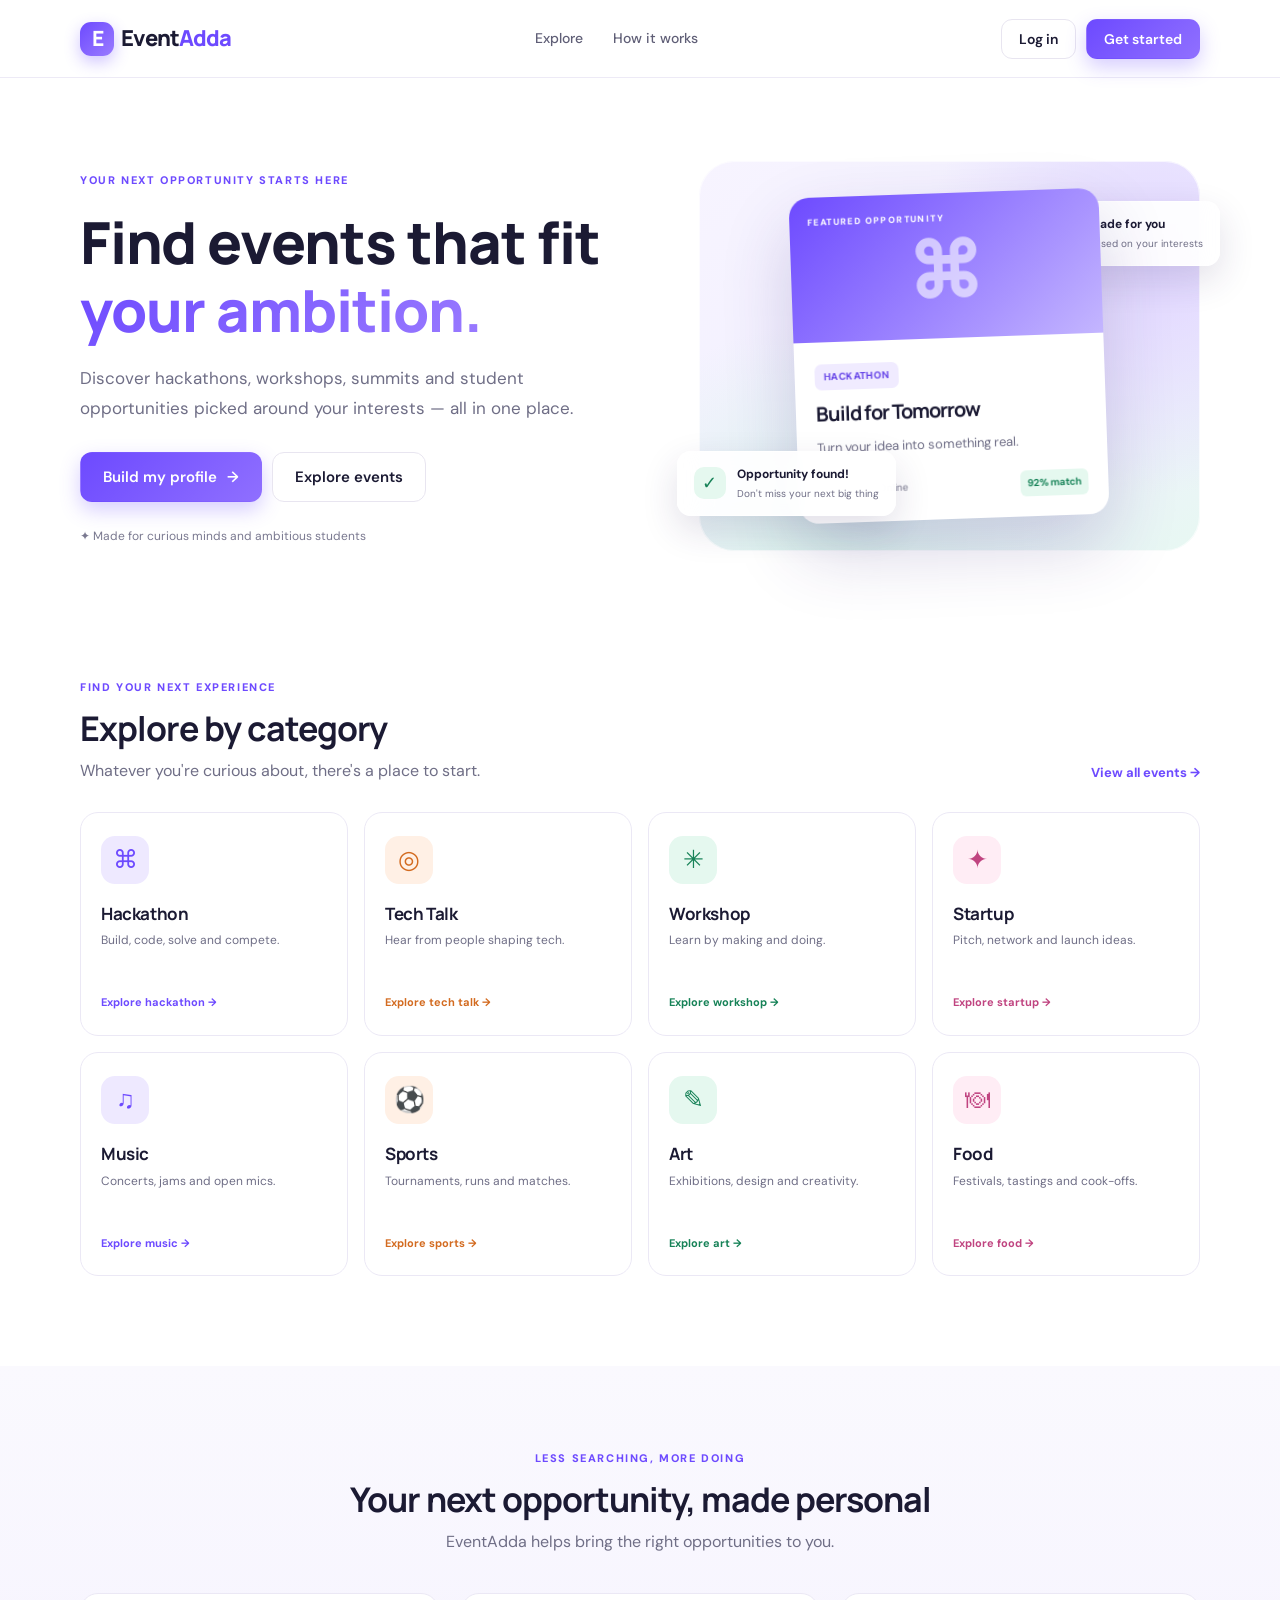
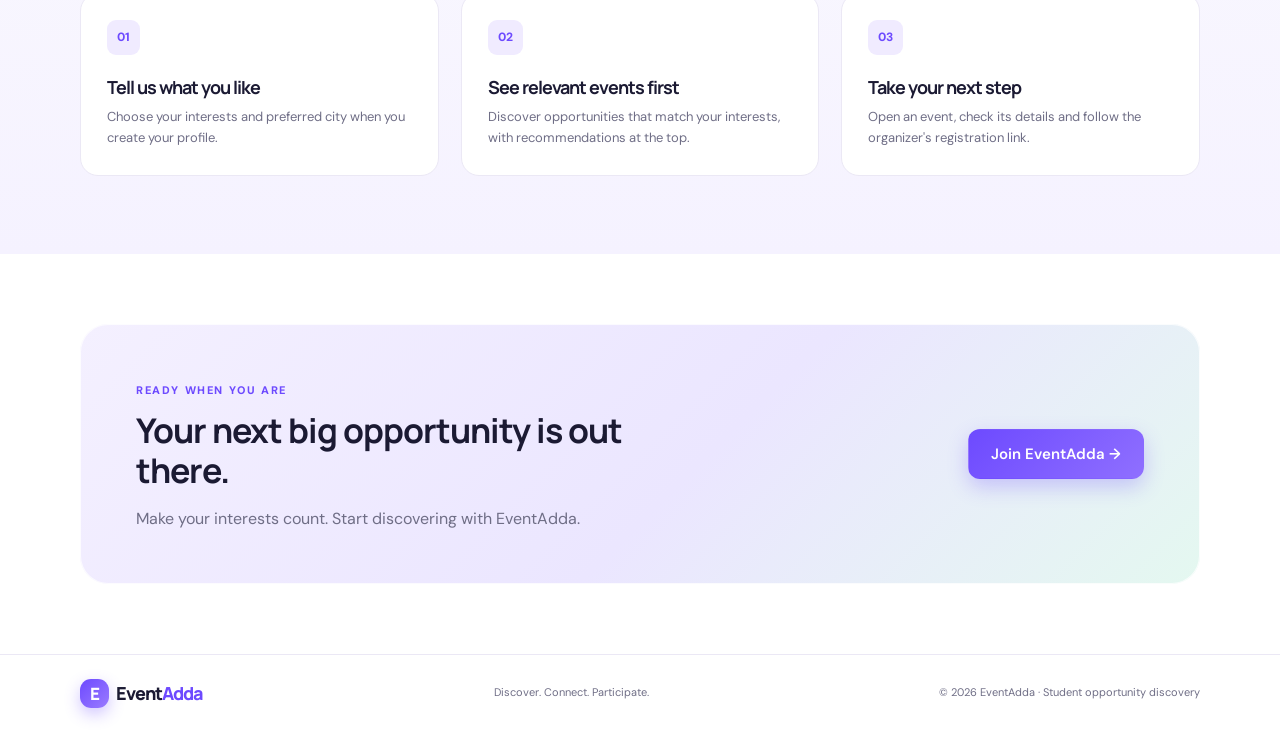
==== frontend/index.html @ 8dee36c6 "feat: integrate Stage 1 backend and frontend" ====
<!doctype html>
<html lang="en"><head><meta charset="utf-8"><meta name="viewport" content="width=device-width, initial-scale=1"><title>EventAdda — Discover your next opportunity</title><link rel="stylesheet" href="css/style.css"></head>
<body>
<header class="header"><a class="brand" href="index.html"><span class="brand-icon">E</span> Event<span>Adda</span></a><nav><a href="#categories">Explore</a><a href="#how">How it works</a></nav><div class="header-actions"><a class="btn btn-light" href="login.html">Log in</a><a class="btn btn-primary" href="signup.html">Get started</a></div><button class="menu-toggle" aria-label="Open menu">☰</button></header>
<main><section class="hero container"><div class="hero-copy"><span class="eyebrow">YOUR NEXT OPPORTUNITY STARTS HERE</span><h1>Find events that fit <em>your ambition.</em></h1><p>Discover hackathons, workshops, summits and student opportunities picked around your interests — all in one place.</p><div class="hero-actions"><a class="btn btn-primary btn-large" href="signup.html">Build my profile <span>→</span></a><a class="btn btn-light btn-large" href="events.html">Explore events</a></div><div class="trust-note">✦ Made for curious minds and ambitious students</div></div><div class="hero-art"><div class="floating-card floating-top"><span class="float-icon">✦</span><div><b>Made for you</b><small>Based on your interests</small></div></div><div class="event-preview"><div class="preview-banner"><span>FEATURED OPPORTUNITY</span><div class="banner-symbol">⌘</div></div><div class="preview-body"><span class="tag tag-purple">HACKATHON</span><h3>Build for Tomorrow</h3><p>Turn your idea into something real.</p><div class="preview-footer"><span>📍 Mumbai · Online</span><span class="match">92% match</span></div></div></div><div class="floating-card floating-bottom"><span class="float-icon green-icon">✓</span><div><b>Opportunity found!</b><small>Don't miss your next big thing</small></div></div></div></section>
<section id="categories" class="container section"><div class="section-heading"><div><span class="eyebrow">FIND YOUR NEXT EXPERIENCE</span><h2>Explore by category</h2><p>Whatever you're curious about, there's a place to start.</p></div><a class="text-link" href="events.html">View all events →</a></div><div class="category-grid"><a class="category-card purple-card" href="events.html?category=Hackathon"><span class="category-icon">⌘</span><h3>Hackathon</h3><p>Build, code, solve and compete.</p><b>Explore hackathon →</b></a><a class="category-card orange-card" href="events.html?category=Tech+Talk"><span class="category-icon">◎</span><h3>Tech Talk</h3><p>Hear from people shaping tech.</p><b>Explore tech talk →</b></a><a class="category-card green-card" href="events.html?category=Workshop"><span class="category-icon">✳</span><h3>Workshop</h3><p>Learn by making and doing.</p><b>Explore workshop →</b></a><a class="category-card pink-card" href="events.html?category=Startup"><span class="category-icon">✦</span><h3>Startup</h3><p>Pitch, network and launch ideas.</p><b>Explore startup →</b></a><a class="category-card purple-card" href="events.html?category=Music"><span class="category-icon">♫</span><h3>Music</h3><p>Concerts, jams and open mics.</p><b>Explore music →</b></a><a class="category-card orange-card" href="events.html?category=Sports"><span class="category-icon">⚽</span><h3>Sports</h3><p>Tournaments, runs and matches.</p><b>Explore sports →</b></a><a class="category-card green-card" href="events.html?category=Art"><span class="category-icon">✎</span><h3>Art</h3><p>Exhibitions, design and creativity.</p><b>Explore art →</b></a><a class="category-card pink-card" href="events.html?category=Food"><span class="category-icon">🍽</span><h3>Food</h3><p>Festivals, tastings and cook-offs.</p><b>Explore food →</b></a></div></section>
<section id="how" class="how-section"><div class="container"><div class="section-heading centered"><div><span class="eyebrow">LESS SEARCHING, MORE DOING</span><h2>Your next opportunity, made personal</h2><p>EventAdda helps bring the right opportunities to you.</p></div></div><div class="steps-grid"><article class="step"><span>01</span><h3>Tell us what you like</h3><p>Choose your interests and preferred city when you create your profile.</p></article><article class="step"><span>02</span><h3>See relevant events first</h3><p>Discover opportunities that match your interests, with recommendations at the top.</p></article><article class="step"><span>03</span><h3>Take your next step</h3><p>Open an event, check its details and follow the organizer's registration link.</p></article></div></div></section>
<section class="cta container"><div><span class="eyebrow">READY WHEN YOU ARE</span><h2>Your next big opportunity is out there.</h2><p>Make your interests count. Start discovering with EventAdda.</p></div><a class="btn btn-primary btn-large" href="signup.html">Join EventAdda →</a></section></main>
<footer class="footer"><a class="brand" href="index.html"><span class="brand-icon">E</span> Event<span>Adda</span></a><p>Discover. Connect. Participate.</p><span>© 2026 EventAdda · Student opportunity discovery</span></footer><script src="js/main.js"></script></body></html>
---- frontend/css/style.css ----
@import url('https://fonts.googleapis.com/css2?family=DM+Sans:wght@400;500;600;700&family=Manrope:wght@400;500;600;700;800&display=swap');

/* ============ Design tokens ============ */
:root{
  --ink:#1b1a33;--muted:#6f6e86;--purple:#6d4aff;--purple-dark:#5535df;--purple-soft:#f0ebff;
  --line:#ebe8f5;--surface:#fff;--soft:#f8f7fc;
  --grad:linear-gradient(135deg,#6d4aff 0%,#9a7bff 100%);
  --shadow-sm:0 4px 14px rgba(40,28,100,.06);
  --shadow-md:0 18px 44px rgba(40,28,100,.11);
  --ease:cubic-bezier(.22,.8,.3,1);
}
*{box-sizing:border-box}
html{scroll-behavior:smooth;scroll-padding-top:92px}
body{margin:0;font-family:'DM Sans',Arial,sans-serif;color:var(--ink);background:#fff;line-height:1.6;-webkit-font-smoothing:antialiased;overflow-x:hidden}
::selection{background:#d9cfff;color:var(--ink)}
a{color:inherit;text-decoration:none}
.container{width:min(1120px,calc(100% - 48px));margin:auto}

/* ============ Keyframes ============ */
@keyframes fadeUp{from{opacity:0;transform:translateY(18px)}to{opacity:1;transform:none}}
@keyframes fadeIn{from{opacity:0}to{opacity:1}}
@keyframes floatTilt{0%,100%{transform:rotate(-2deg) translateY(0)}50%{transform:rotate(-2deg) translateY(-12px)}}
@keyframes float{0%,100%{transform:translateY(0)}50%{transform:translateY(-9px)}}
@keyframes drift{from{background-position:0 0,0 0}to{background-position:35% 25%,0 0}}
@keyframes shine{from{transform:translateX(-120%) skewX(-20deg)}to{transform:translateX(220%) skewX(-20deg)}}
@keyframes pulseDot{0%,100%{box-shadow:0 0 0 0 rgba(109,74,255,.35)}50%{box-shadow:0 0 0 7px rgba(109,74,255,0)}}

/* ============ Header ============ */
.header{position:sticky;top:0;z-index:50;height:78px;padding:0 max(24px,calc((100% - 1120px)/2));display:flex;align-items:center;justify-content:space-between;gap:24px;background:rgba(255,255,255,.82);backdrop-filter:saturate(180%) blur(16px);-webkit-backdrop-filter:saturate(180%) blur(16px);border-bottom:1px solid rgba(235,232,245,.9);animation:fadeIn .6s ease both}
.brand{display:inline-flex;align-items:center;gap:7px;font-family:Manrope,sans-serif;font-size:22px;font-weight:800;letter-spacing:-1px;white-space:nowrap}
.brand>span:last-child{color:var(--purple);margin-left:-7px}
.brand-icon{display:inline-grid;place-items:center;width:34px;height:34px;border-radius:11px;background:var(--grad);color:#fff;font-size:21px;box-shadow:0 6px 16px rgba(109,74,255,.32);transition:transform .4s var(--ease)}
.brand:hover .brand-icon{transform:rotate(-8deg) scale(1.08)}
.header nav{display:flex;gap:30px;color:#5f5e76;font-size:14px;font-weight:500}
.header nav a{position:relative;padding:4px 0;transition:color .25s}
.header nav a::after{content:"";position:absolute;left:0;bottom:-2px;width:100%;height:2px;border-radius:2px;background:var(--grad);transform:scaleX(0);transform-origin:left;transition:transform .35s var(--ease)}
.header nav a:hover,.text-link:hover{color:var(--purple)}
.header nav a:hover::after{transform:scaleX(1)}
.header-actions{display:flex;gap:10px}
.menu-toggle{display:none;border:0;background:none;font-size:24px;cursor:pointer;color:var(--ink);transition:transform .25s}
.menu-toggle:active{transform:scale(.9)}

/* ============ Buttons ============ */
.btn{position:relative;overflow:hidden;display:inline-flex;align-items:center;justify-content:center;gap:10px;padding:10px 17px;border:1px solid transparent;border-radius:11px;font:600 14px 'DM Sans',sans-serif;cursor:pointer;transition:transform .25s var(--ease),box-shadow .25s,background .3s,border-color .25s,color .25s}
.btn:active{transform:scale(.97)}
.btn-primary{background:var(--grad);background-size:140% 100%;background-position:0 0;color:#fff;box-shadow:0 8px 20px rgba(109,74,255,.28)}
.btn-primary::after{content:"";position:absolute;top:0;bottom:0;left:0;width:40%;background:linear-gradient(90deg,transparent,rgba(255,255,255,.35),transparent);transform:translateX(-120%) skewX(-20deg);pointer-events:none}
.btn-primary:hover{background-position:100% 0;transform:translateY(-2px);box-shadow:0 14px 28px rgba(109,74,255,.36)}
.btn-primary:hover::after{animation:shine .9s ease}
.btn-light{background:#fff;border-color:#e8e5f0;color:var(--ink)}
.btn-light:hover{border-color:#bdb0ff;color:var(--purple);transform:translateY(-2px);box-shadow:var(--shadow-sm)}
.btn-large{padding:14px 22px;font-size:15px;border-radius:12px}
.btn:focus-visible,a:focus-visible,input:focus-visible,select:focus-visible{outline:2px solid #a99aff;outline-offset:2px}
.full-width{width:100%}

/* ============ Typography ============ */
.eyebrow{display:inline-block;font-size:11px;font-weight:800;letter-spacing:1.6px;color:var(--purple)}
h1,h2,h3{font-family:Manrope,sans-serif;letter-spacing:-1px;line-height:1.16;margin-top:0}
h1{font-size:clamp(38px,4.6vw,58px);margin:17px 0 20px;font-weight:800}
h1 em{font-style:normal;background:var(--grad);-webkit-background-clip:text;background-clip:text;color:transparent;-webkit-text-fill-color:transparent}
.hero-copy>p,.section-heading p,.muted{color:var(--muted)}

/* ============ Hero ============ */
.hero{display:grid;grid-template-columns:1.05fr .95fr;gap:65px;align-items:center;padding-top:78px;padding-bottom:82px;min-height:560px}
.hero-copy>*{animation:fadeUp .8s var(--ease) both}
.hero-copy>:nth-child(1){animation-delay:.05s}
.hero-copy>:nth-child(2){animation-delay:.15s}
.hero-copy>:nth-child(3){animation-delay:.25s}
.hero-copy>:nth-child(4){animation-delay:.35s}
.hero-copy>:nth-child(5){animation-delay:.45s}
.hero-copy>p{max-width:510px;font-size:17px;line-height:1.8}
.hero-actions{display:flex;gap:10px;flex-wrap:wrap;margin-top:28px}
.trust-note{margin-top:25px;color:#7a7990;font-size:12px}
.hero-art{position:relative;min-height:390px;display:grid;place-items:center;border-radius:35px;background:radial-gradient(circle at 70% 20%,#e1d7ff 0,transparent 38%),radial-gradient(circle at 20% 85%,#d9f5ea 0,transparent 40%),linear-gradient(145deg,#f7f4ff,#f1efff 65%,#e7f8f2);background-size:130% 130%,130% 130%,100% 100%;overflow:visible;animation:drift 14s ease-in-out infinite alternate,fadeUp .9s var(--ease) .2s both;box-shadow:inset 0 0 0 1px rgba(255,255,255,.7)}
.event-preview{width:min(310px,75%);background:#fff;border-radius:20px;overflow:hidden;box-shadow:0 30px 70px rgba(58,40,123,.2);transform:rotate(-2deg);animation:floatTilt 7s ease-in-out infinite}
.preview-banner{height:145px;background:linear-gradient(135deg,#6d4aff,#a994ff 70%,#c4b6ff);padding:18px;color:#fff;font-size:9px;letter-spacing:1.4px;font-weight:800}
.banner-symbol{font-size:76px;line-height:1.25;text-align:center;color:rgba(255,255,255,.6)}
.preview-body{padding:20px}
.preview-body h3{font-size:20px;margin:12px 0 6px}
.preview-body p,.event-card-body p{font-size:13px;color:var(--muted)}
.preview-footer{display:flex;align-items:center;justify-content:space-between;font-size:10px;color:#77778c;margin-top:18px}
.match{background:#e5f8ef;color:#168257;padding:5px 7px;border-radius:6px;font-size:10px;font-weight:700}
.floating-card{position:absolute;display:flex;gap:11px;align-items:center;background:rgba(255,255,255,.92);backdrop-filter:blur(10px);-webkit-backdrop-filter:blur(10px);padding:13px 16px;border-radius:14px;box-shadow:0 14px 36px rgba(51,36,93,.14);font-size:12px;border:1px solid rgba(255,255,255,.8)}
.floating-card small{display:block;color:var(--muted);font-size:10px;margin-top:2px}
.floating-top{top:40px;right:-20px;animation:float 5.5s ease-in-out infinite}
.floating-bottom{bottom:35px;left:-22px;animation:float 6.5s ease-in-out -2s infinite}
.float-icon{width:32px;height:32px;border-radius:10px;background:var(--purple-soft);color:var(--purple);display:grid;place-items:center;font-size:18px}
.green-icon{background:#e5f8ef;color:#168257}

/* ============ Tags ============ */
.tag,.pill{font-size:10px;font-weight:800;letter-spacing:.4px;padding:5px 9px;border-radius:7px;display:inline-block}
.tag-purple{color:#6847e8;background:#f0ebff}
.tag-orange{color:#b85b1b;background:#fff0e5}
.tag-green{color:#19805c;background:#e5f8ef}
.tag-pink{color:#b8407d;background:#ffedf5}

/* ============ Sections ============ */
.section{padding-top:35px;padding-bottom:90px}
.section-heading{display:flex;align-items:end;justify-content:space-between;gap:20px;margin-bottom:28px}
.section-heading h2,.cta h2{font-size:34px;margin:10px 0}
.section-heading p{margin:0}
.text-link{font-size:13px;font-weight:700;color:var(--purple);white-space:nowrap;transition:color .25s,transform .25s}
.text-link:hover{transform:translateX(3px)}

/* ============ Category cards ============ */
.category-grid{display:grid;grid-template-columns:repeat(4,1fr);gap:16px}
.category-card{--c:#6d4aff;--cs:#eee9ff;position:relative;overflow:hidden;padding:23px 20px 21px;border:1px solid var(--line);border-radius:18px;background:#fff;transition:transform .35s var(--ease),box-shadow .35s,border-color .3s;animation:fadeUp .7s var(--ease) both}
.category-card::before{content:"";position:absolute;left:0;right:0;top:0;height:3px;background:var(--c);transform:scaleX(0);transform-origin:left;transition:transform .45s var(--ease)}
.category-card::after{content:"";position:absolute;right:-40px;top:-40px;width:130px;height:130px;border-radius:50%;background:var(--cs);opacity:0;transform:scale(.6);transition:opacity .4s,transform .5s var(--ease);z-index:0}
.category-card>*{position:relative;z-index:1}
.category-card:hover{transform:translateY(-6px);box-shadow:var(--shadow-md);border-color:transparent}
.category-card:hover::before{transform:scaleX(1)}
.category-card:hover::after{opacity:.7;transform:scale(1)}
.category-card:nth-child(1){animation-delay:.04s}.category-card:nth-child(2){animation-delay:.08s}.category-card:nth-child(3){animation-delay:.12s}.category-card:nth-child(4){animation-delay:.16s}.category-card:nth-child(5){animation-delay:.2s}.category-card:nth-child(6){animation-delay:.24s}.category-card:nth-child(7){animation-delay:.28s}.category-card:nth-child(8){animation-delay:.32s}
.category-icon{width:48px;height:48px;display:grid;place-items:center;border-radius:14px;font-size:25px;background:var(--cs);color:var(--c);transition:transform .45s var(--ease)}
.category-card:hover .category-icon{transform:scale(1.12) rotate(-6deg)}
.category-card h3{font-size:17px;margin:20px 0 8px;letter-spacing:-.4px}
.category-card p{font-size:12px;color:var(--muted);min-height:40px;margin:0 0 17px}
.category-card b{display:inline-block;font-size:11px;color:var(--c);transition:transform .3s var(--ease)}
.category-card:hover b{transform:translateX(5px)}
.purple-card{--c:#6d4aff;--cs:#eee9ff}
.orange-card{--c:#d36b20;--cs:#fff0e5}
.green-card{--c:#168257;--cs:#e5f8ef}
.pink-card{--c:#c04480;--cs:#ffedf5}

/* ============ How it works ============ */
.how-section{background:linear-gradient(180deg,#faf9fe,#f5f2ff);padding:78px 0}
.centered{justify-content:center;text-align:center}
.steps-grid{display:grid;grid-template-columns:repeat(3,1fr);gap:22px;margin-top:38px}
.step{background:#fff;border:1px solid var(--line);border-radius:18px;padding:26px;transition:transform .35s var(--ease),box-shadow .35s}
.step:hover{transform:translateY(-5px);box-shadow:var(--shadow-md)}
.step>span{display:inline-block;color:var(--purple);font-size:12px;font-weight:800;background:var(--purple-soft);padding:8px 10px;border-radius:9px;transition:background .3s,color .3s}
.step:hover>span{background:var(--grad);color:#fff}
.step h3{font-size:18px;margin:22px 0 9px}
.step p{font-size:13px;color:var(--muted);margin:0}

/* ============ CTA ============ */
.cta{display:flex;justify-content:space-between;align-items:center;gap:24px;margin-top:70px;margin-bottom:70px;padding:52px 56px;border-radius:28px;background:linear-gradient(135deg,#f4f0ff,#ebe6ff 55%,#e4f8f0);box-shadow:inset 0 0 0 1px rgba(255,255,255,.8)}
.cta h2{max-width:570px}
.cta p{color:var(--muted);margin-bottom:0}

/* ============ Footer ============ */
.footer{border-top:1px solid var(--line);padding:24px max(24px,calc((100% - 1120px)/2));display:flex;align-items:center;justify-content:space-between;gap:20px;color:var(--muted);font-size:11px}
.footer .brand{color:var(--ink);font-size:18px}
.footer .brand-icon{width:29px;height:29px;font-size:17px}
.footer p{margin:0}

/* ============ Auth ============ */
.auth-page{min-height:100vh;background:radial-gradient(circle at 15% 10%,#ebe4ff 0,transparent 40%),radial-gradient(circle at 90% 85%,#dff6ec 0,transparent 38%),linear-gradient(145deg,#faf9ff,#f4f1ff);background-attachment:fixed}
.auth-page .header{padding-left:max(24px,calc((100% - 1120px)/2));padding-right:max(24px,calc((100% - 1120px)/2));background:rgba(255,255,255,.7)}
.auth-wrap{padding:48px 20px 65px;display:flex;justify-content:center}
.auth-card{width:min(440px,100%);background:rgba(255,255,255,.94);border:1px solid var(--line);border-radius:22px;padding:34px;box-shadow:0 24px 70px rgba(51,36,93,.10);animation:fadeUp .8s var(--ease) both}
.auth-card-wide{width:min(650px,100%)}
.auth-card h1{font-size:32px;margin:12px 0}
.auth-card .muted{font-size:13px;margin-bottom:25px}
.auth-card form>label,.field label{display:block;font-size:12px;font-weight:700;margin:15px 0 7px;color:#3a3955}
.auth-card input:not([type=checkbox]),.auth-card select,.filter-row input,.filter-row select{width:100%;padding:12px 14px;border:1px solid #e5e2ee;border-radius:11px;background:#fff;color:var(--ink);font:14px 'DM Sans',sans-serif;outline:none;transition:border-color .25s,box-shadow .25s,transform .25s}
.auth-card input:hover:not([type=checkbox]),.auth-card select:hover,.filter-row input:hover,.filter-row select:hover{border-color:#cfc6f5}
.auth-card input:focus,.auth-card select:focus,.filter-row input:focus,.filter-row select:focus{border-color:#8f78ff;box-shadow:0 0 0 4px rgba(109,74,255,.12)}
.auth-card form>.btn{margin-top:22px}
.auth-bottom{text-align:center;font-size:12px;color:var(--muted);margin:22px 0 0}
.auth-bottom a{color:var(--purple);font-weight:700;transition:opacity .2s}
.auth-bottom a:hover{opacity:.7}
.fine-print{font-size:10px;color:#9291a2;text-align:center;margin:18px 0 0}
.form-message{font-size:12px;color:#b84040}
.form-message:not(:empty){animation:fadeUp .35s var(--ease) both}
.form-message.success{color:#168257}
.form-grid{display:grid;grid-template-columns:1fr 1fr;gap:0 16px}
.field label{margin-top:11px}
fieldset{border:1px solid var(--line);border-radius:14px;margin:22px 0 0;padding:15px}
legend{font-size:12px;font-weight:700;padding:0 6px}
.interest-options{display:grid;grid-template-columns:1fr 1fr;gap:12px;font-size:12px}
.interest-options label{display:flex;gap:8px;align-items:center;cursor:pointer;transition:color .2s}
.interest-options label:hover{color:var(--purple)}
.interest-options input{accent-color:var(--purple);width:15px;height:15px;cursor:pointer}

/* ============ Events ============ */
.events-page{padding-top:60px;padding-bottom:90px}
.events-page>*{animation:fadeUp .7s var(--ease) both}
.events-page>:nth-child(2){animation-delay:.05s}
.events-page>:nth-child(3){animation-delay:.1s}
.events-page>:nth-child(4){animation-delay:.15s}
.events-page h1{font-size:43px;margin:12px 0}
.events-page>.muted{margin-top:-5px}
.filter-row{display:flex;gap:12px;margin:28px 0 22px}
.filter-row input{flex:1}
.filter-row select{width:200px;cursor:pointer}
.demo-notice{background:#fff8e8;border:1px solid #f6e7bd;color:#8b6817;border-radius:11px;padding:12px 15px;font-size:12px;margin-bottom:22px}
.event-grid{display:grid;grid-template-columns:repeat(4,1fr);gap:18px}
.event-card{border:1px solid var(--line);border-radius:17px;overflow:hidden;background:#fff;transition:transform .35s var(--ease),box-shadow .35s,border-color .3s;animation:fadeUp .5s var(--ease) both}
.event-card:nth-child(2){animation-delay:.04s}.event-card:nth-child(3){animation-delay:.08s}.event-card:nth-child(4){animation-delay:.12s}.event-card:nth-child(n+5){animation-delay:.16s}
.event-card:hover{transform:translateY(-6px);box-shadow:var(--shadow-md);border-color:transparent}
.event-card-art{height:145px;display:flex;align-items:center;justify-content:center;position:relative;font-size:70px;overflow:hidden;transition:transform .6s var(--ease)}
.event-card:hover .event-card-art{transform:scale(1.05)}
.event-card-art>span{position:absolute;left:14px;top:13px;font-size:9px;letter-spacing:1px;font-weight:800}
.art-purple{background:linear-gradient(135deg,#f1ecff,#ddd3ff);color:#7654f6}
.art-orange{background:linear-gradient(135deg,#fff3ea,#ffdcc2);color:#d36b20}
.art-green{background:linear-gradient(135deg,#eafaf2,#c9efdc);color:#168257}
.art-pink{background:linear-gradient(135deg,#fff0f6,#ffd3e5);color:#c04480}
.event-card-body{padding:16px}
.event-card-body h3{font-size:17px;margin:12px 0 6px;letter-spacing:-.4px}
.event-card-body p{min-height:60px}
.event-meta{font-size:11px;color:var(--muted);margin:15px 0}
.event-card-body .btn{font-size:11px;padding:9px}
.empty-state{text-align:center;padding:35px;color:var(--muted)}

/* ============ Responsive ============ */
@media(max-width:900px){
  .hero{gap:35px}
  .category-grid,.event-grid{grid-template-columns:repeat(2,1fr)}
  .floating-top{right:-8px}
  .floating-bottom{left:-8px}
  .header nav{gap:15px}
}
@media(max-width:650px){
  .header{height:68px}
  .header nav,.header-actions{display:none}
  .menu-toggle{display:block}
  .header.menu-open{height:auto;min-height:68px;flex-wrap:wrap;padding-top:16px;padding-bottom:16px}
  .header.menu-open nav,.header.menu-open .header-actions{display:flex;width:100%;justify-content:center;animation:fadeUp .35s var(--ease) both}
  .hero{grid-template-columns:1fr;padding-top:52px;padding-bottom:55px;gap:38px}
  .hero-art{min-height:340px;margin:0 10px}
  .floating-top{right:-10px;top:22px}
  .floating-bottom{left:-10px;bottom:20px}
  .section{padding-bottom:60px}
  .section-heading{align-items:start;flex-direction:column}
  .section-heading h2,.cta h2{font-size:28px}
  .category-grid,.steps-grid,.event-grid{grid-template-columns:1fr 1fr;gap:11px}
  .category-card{padding:17px 14px}
  .category-card h3{font-size:15px}
  .category-card p{font-size:11px}
  .category-card b{font-size:10px}
  .how-section{padding:58px 0}
  .steps-grid{grid-template-columns:1fr}
  .cta{align-items:start;flex-direction:column;padding:34px 24px;margin-top:52px;margin-bottom:52px;border-radius:22px}
  .footer{align-items:flex-start;flex-direction:column;gap:10px}
  .form-grid{grid-template-columns:1fr}
  .auth-card{padding:25px 20px}
  .auth-wrap{padding-top:25px}
  .filter-row{flex-direction:column}
  .filter-row select{width:100%}
  .events-page{padding-top:40px}
  .events-page h1{font-size:34px}
}
@media(max-width:390px){
  .category-grid,.event-grid{grid-template-columns:1fr}
  .hero-actions .btn{width:100%}
  .interest-options{grid-template-columns:1fr}
}

/* ============ Respect reduced motion ============ */
@media(prefers-reduced-motion:reduce){
  *,*::before,*::after{animation-duration:.01ms!important;animation-iteration-count:1!important;transition-duration:.01ms!important;scroll-behavior:auto!important}
}
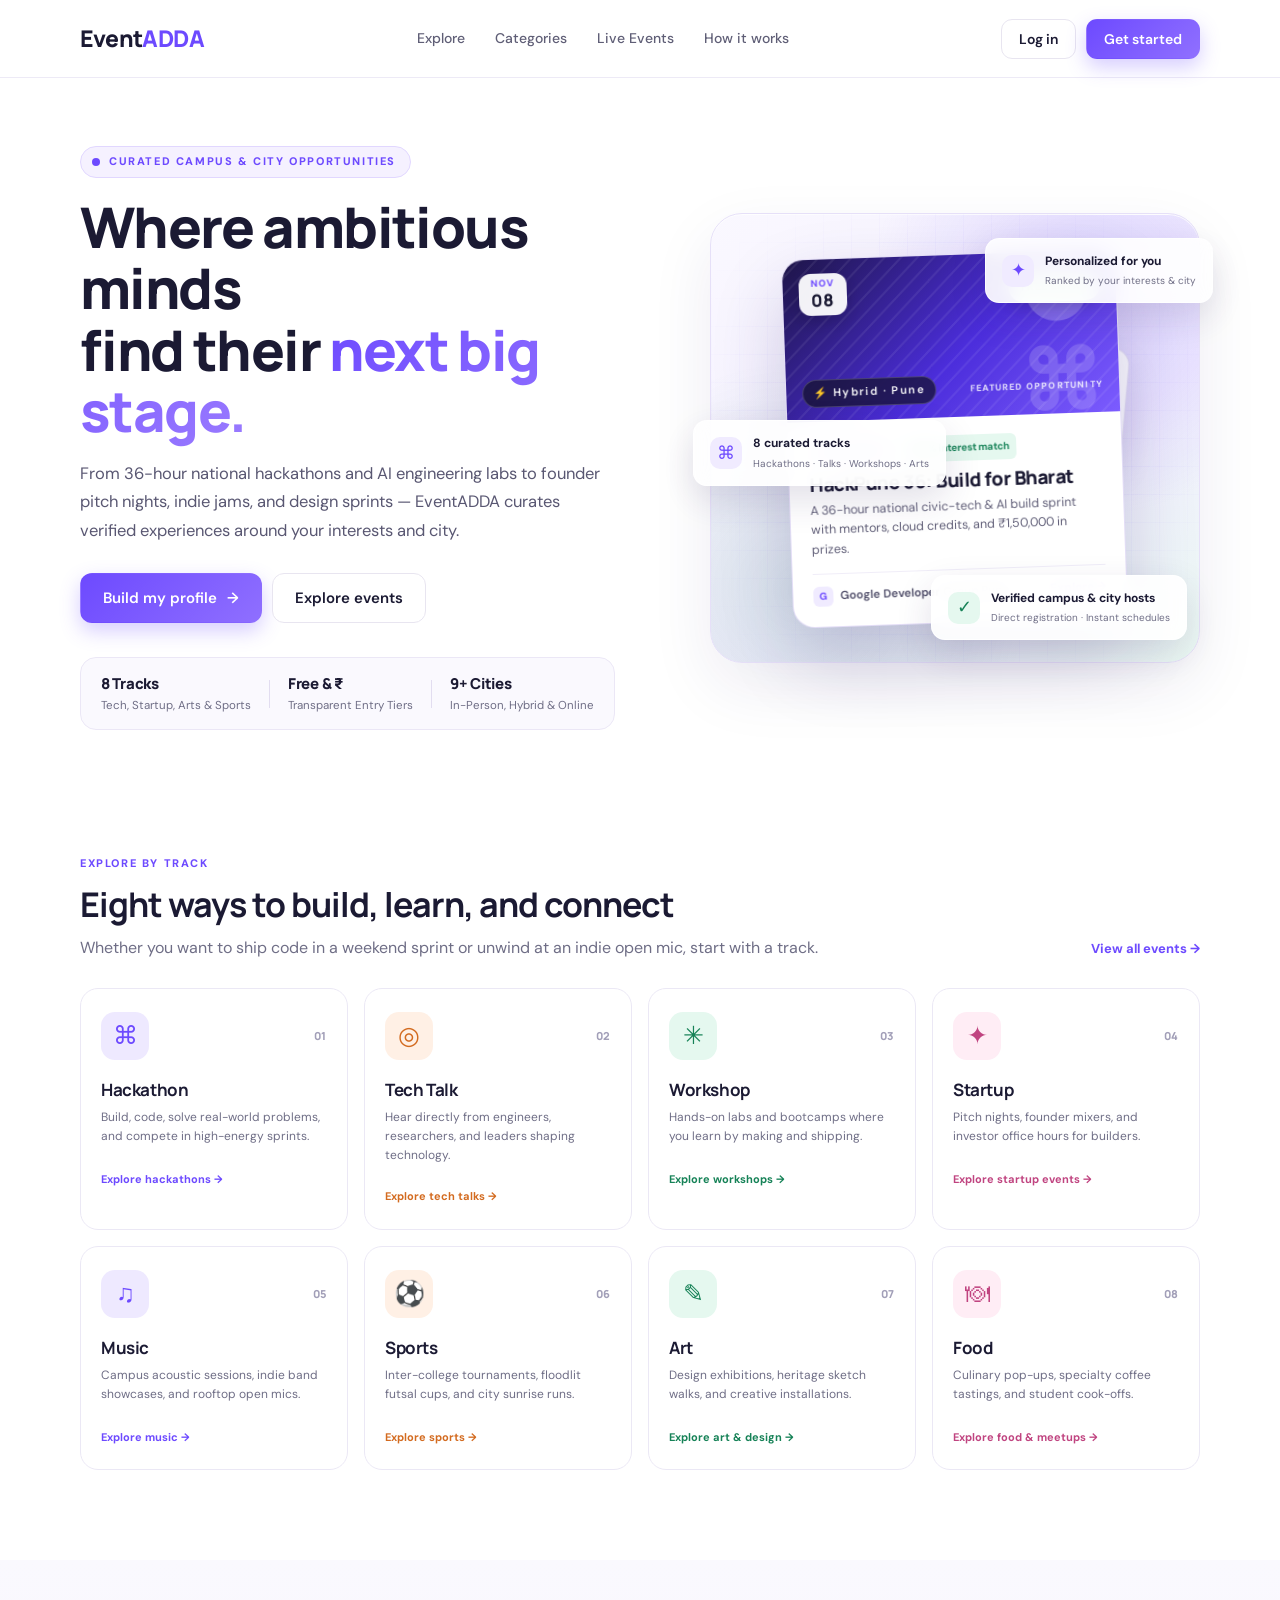
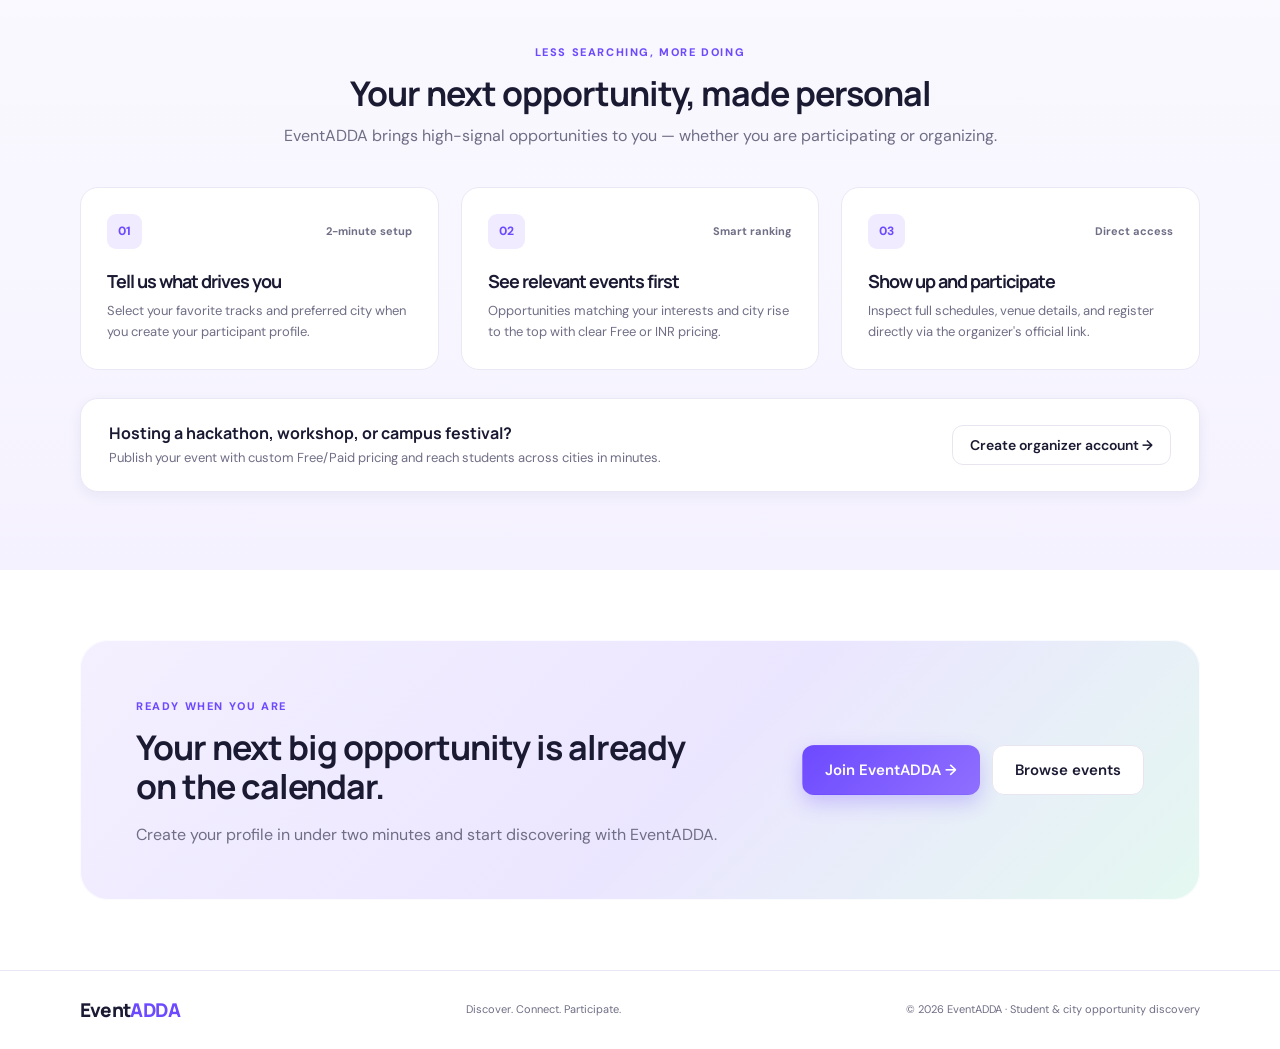
==== commit 6faabc88: "Complete Stage 2 and redesign EventADDA frontend" ====
--- a/frontend/index.html
+++ b/frontend/index.html
@@ -1,9 +1,293 @@
 <!doctype html>
-<html lang="en"><head><meta charset="utf-8"><meta name="viewport" content="width=device-width, initial-scale=1"><title>EventAdda — Discover your next opportunity</title><link rel="stylesheet" href="css/style.css"></head>
-<body>
-<header class="header"><a class="brand" href="index.html"><span class="brand-icon">E</span> Event<span>Adda</span></a><nav><a href="#categories">Explore</a><a href="#how">How it works</a></nav><div class="header-actions"><a class="btn btn-light" href="login.html">Log in</a><a class="btn btn-primary" href="signup.html">Get started</a></div><button class="menu-toggle" aria-label="Open menu">☰</button></header>
-<main><section class="hero container"><div class="hero-copy"><span class="eyebrow">YOUR NEXT OPPORTUNITY STARTS HERE</span><h1>Find events that fit <em>your ambition.</em></h1><p>Discover hackathons, workshops, summits and student opportunities picked around your interests — all in one place.</p><div class="hero-actions"><a class="btn btn-primary btn-large" href="signup.html">Build my profile <span>→</span></a><a class="btn btn-light btn-large" href="events.html">Explore events</a></div><div class="trust-note">✦ Made for curious minds and ambitious students</div></div><div class="hero-art"><div class="floating-card floating-top"><span class="float-icon">✦</span><div><b>Made for you</b><small>Based on your interests</small></div></div><div class="event-preview"><div class="preview-banner"><span>FEATURED OPPORTUNITY</span><div class="banner-symbol">⌘</div></div><div class="preview-body"><span class="tag tag-purple">HACKATHON</span><h3>Build for Tomorrow</h3><p>Turn your idea into something real.</p><div class="preview-footer"><span>📍 Mumbai · Online</span><span class="match">92% match</span></div></div></div><div class="floating-card floating-bottom"><span class="float-icon green-icon">✓</span><div><b>Opportunity found!</b><small>Don't miss your next big thing</small></div></div></div></section>
-<section id="categories" class="container section"><div class="section-heading"><div><span class="eyebrow">FIND YOUR NEXT EXPERIENCE</span><h2>Explore by category</h2><p>Whatever you're curious about, there's a place to start.</p></div><a class="text-link" href="events.html">View all events →</a></div><div class="category-grid"><a class="category-card purple-card" href="events.html?category=Hackathon"><span class="category-icon">⌘</span><h3>Hackathon</h3><p>Build, code, solve and compete.</p><b>Explore hackathon →</b></a><a class="category-card orange-card" href="events.html?category=Tech+Talk"><span class="category-icon">◎</span><h3>Tech Talk</h3><p>Hear from people shaping tech.</p><b>Explore tech talk →</b></a><a class="category-card green-card" href="events.html?category=Workshop"><span class="category-icon">✳</span><h3>Workshop</h3><p>Learn by making and doing.</p><b>Explore workshop →</b></a><a class="category-card pink-card" href="events.html?category=Startup"><span class="category-icon">✦</span><h3>Startup</h3><p>Pitch, network and launch ideas.</p><b>Explore startup →</b></a><a class="category-card purple-card" href="events.html?category=Music"><span class="category-icon">♫</span><h3>Music</h3><p>Concerts, jams and open mics.</p><b>Explore music →</b></a><a class="category-card orange-card" href="events.html?category=Sports"><span class="category-icon">⚽</span><h3>Sports</h3><p>Tournaments, runs and matches.</p><b>Explore sports →</b></a><a class="category-card green-card" href="events.html?category=Art"><span class="category-icon">✎</span><h3>Art</h3><p>Exhibitions, design and creativity.</p><b>Explore art →</b></a><a class="category-card pink-card" href="events.html?category=Food"><span class="category-icon">🍽</span><h3>Food</h3><p>Festivals, tastings and cook-offs.</p><b>Explore food →</b></a></div></section>
-<section id="how" class="how-section"><div class="container"><div class="section-heading centered"><div><span class="eyebrow">LESS SEARCHING, MORE DOING</span><h2>Your next opportunity, made personal</h2><p>EventAdda helps bring the right opportunities to you.</p></div></div><div class="steps-grid"><article class="step"><span>01</span><h3>Tell us what you like</h3><p>Choose your interests and preferred city when you create your profile.</p></article><article class="step"><span>02</span><h3>See relevant events first</h3><p>Discover opportunities that match your interests, with recommendations at the top.</p></article><article class="step"><span>03</span><h3>Take your next step</h3><p>Open an event, check its details and follow the organizer's registration link.</p></article></div></div></section>
-<section class="cta container"><div><span class="eyebrow">READY WHEN YOU ARE</span><h2>Your next big opportunity is out there.</h2><p>Make your interests count. Start discovering with EventAdda.</p></div><a class="btn btn-primary btn-large" href="signup.html">Join EventAdda →</a></section></main>
-<footer class="footer"><a class="brand" href="index.html"><span class="brand-icon">E</span> Event<span>Adda</span></a><p>Discover. Connect. Participate.</p><span>© 2026 EventAdda · Student opportunity discovery</span></footer><script src="js/main.js"></script></body></html>+<html lang="en">
+<head>
+  <meta charset="utf-8">
+  <meta name="viewport" content="width=device-width, initial-scale=1">
+  <title>EventADDA — Discover your next opportunity</title>
+  <link rel="stylesheet" href="css/style.css">
+  <link rel="stylesheet" href="css/extra.css">
+</head>
+<body data-page="landing">
+  <header class="header">
+    <a class="brand" href="index.html">Event<span>ADDA</span></a>
+    <nav>
+      <a href="events.html">Explore</a>
+      <a href="#categories">Categories</a>
+      <a href="#featured">Live Events</a>
+      <a href="#how">How it works</a>
+    </nav>
+    <div class="header-actions">
+      <a class="btn btn-light" href="login.html">Log in</a>
+      <a class="btn btn-primary" href="signup.html">Get started</a>
+    </div>
+    <button class="menu-toggle" aria-label="Open menu">☰</button>
+  </header>
+
+  <main>
+    <section class="hero container">
+      <div class="hero-copy">
+        <div class="hero-eyebrow-pill">
+          <span class="pulse-dot" aria-hidden="true"></span>
+          <span class="eyebrow">CURATED CAMPUS &amp; CITY OPPORTUNITIES</span>
+        </div>
+        <h1>Where ambitious minds<br>find their <em>next big stage.</em></h1>
+        <p>From 36-hour national hackathons and AI engineering labs to founder pitch nights, indie jams, and design sprints — EventADDA curates verified experiences around your interests and city.</p>
+        <div class="hero-actions">
+          <a class="btn btn-primary btn-large" href="signup.html">Build my profile <span>→</span></a>
+          <a class="btn btn-light btn-large" href="events.html">Explore events</a>
+        </div>
+        <div class="hero-proof-strip" aria-label="Platform highlights">
+          <div class="hero-proof-item">
+            <strong>8 Tracks</strong>
+            <span>Tech, Startup, Arts &amp; Sports</span>
+          </div>
+          <div class="hero-proof-divider" aria-hidden="true"></div>
+          <div class="hero-proof-item">
+            <strong>Free &amp; ₹</strong>
+            <span>Transparent Entry Tiers</span>
+          </div>
+          <div class="hero-proof-divider" aria-hidden="true"></div>
+          <div class="hero-proof-item">
+            <strong>9+ Cities</strong>
+            <span>In-Person, Hybrid &amp; Online</span>
+          </div>
+        </div>
+      </div>
+
+      <div class="hero-art" aria-label="Featured event discovery preview">
+        <div class="hero-stage-grid" aria-hidden="true"></div>
+
+        <div class="floating-card floating-top">
+          <span class="float-icon">✦</span>
+          <div>
+            <b>Personalized for you</b>
+            <small>Ranked by your interests &amp; city</small>
+          </div>
+        </div>
+
+        <div class="stage-card-back" aria-hidden="true">
+          <div class="stage-back-top">
+            <span class="tag tag-green">WORKSHOP</span>
+            <span class="price-pill price-pill-paid">₹299</span>
+          </div>
+          <h4>Design Systems &amp; Figma Lab</h4>
+          <div class="stage-back-meta">📅 Nov 16 · 📍 Bengaluru · In-person</div>
+        </div>
+
+        <article class="event-preview">
+          <div class="preview-banner">
+            <div class="preview-poster-pattern" aria-hidden="true"></div>
+            <div class="preview-top-row">
+              <div class="poster-date-badge">
+                <span class="month">NOV</span>
+                <span class="day">08</span>
+              </div>
+              <span class="price-pill price-pill-free">FREE ENTRY</span>
+            </div>
+            <div class="banner-symbol" aria-hidden="true">⌘</div>
+            <div class="preview-bottom-row">
+              <span class="poster-mode-chip">⚡ Hybrid · Pune</span>
+              <span class="preview-featured-label">FEATURED OPPORTUNITY</span>
+            </div>
+          </div>
+          <div class="preview-body">
+            <div class="preview-tag-row">
+              <span class="tag tag-purple">HACKATHON</span>
+              <span class="match">✦ 96% interest match</span>
+            </div>
+            <h3>HackPune 36: Build for Bharat</h3>
+            <p>A 36-hour national civic-tech &amp; AI build sprint with mentors, cloud credits, and ₹1,50,000 in prizes.</p>
+            <div class="preview-footer">
+              <div class="preview-host">
+                <span class="organizer-monogram">G</span>
+                <span>Google Developer Group Pune</span>
+              </div>
+              <a class="preview-cta-link" href="events.html?category=Hackathon">Explore →</a>
+            </div>
+          </div>
+        </article>
+
+        <div class="floating-card floating-mid">
+          <span class="float-icon">⌘</span>
+          <div>
+            <b>8 curated tracks</b>
+            <small>Hackathons · Talks · Workshops · Arts</small>
+          </div>
+        </div>
+
+        <div class="floating-card floating-bottom">
+          <span class="float-icon green-icon">✓</span>
+          <div>
+            <b>Verified campus &amp; city hosts</b>
+            <small>Direct registration · Instant schedules</small>
+          </div>
+        </div>
+      </div>
+    </section>
+
+    <section id="categories" class="container section">
+      <div class="section-heading">
+        <div>
+          <span class="eyebrow">EXPLORE BY TRACK</span>
+          <h2>Eight ways to build, learn, and connect</h2>
+          <p>Whether you want to ship code in a weekend sprint or unwind at an indie open mic, start with a track.</p>
+        </div>
+        <a class="text-link" href="events.html">View all events →</a>
+      </div>
+      <div class="category-grid">
+        <a class="category-card purple-card" href="events.html?category=Hackathon">
+          <div class="category-card-top">
+            <span class="category-icon">⌘</span>
+            <span class="category-index">01</span>
+          </div>
+          <h3>Hackathon</h3>
+          <p>Build, code, solve real-world problems, and compete in high-energy sprints.</p>
+          <b>Explore hackathons →</b>
+        </a>
+        <a class="category-card orange-card" href="events.html?category=Tech+Talk">
+          <div class="category-card-top">
+            <span class="category-icon">◎</span>
+            <span class="category-index">02</span>
+          </div>
+          <h3>Tech Talk</h3>
+          <p>Hear directly from engineers, researchers, and leaders shaping technology.</p>
+          <b>Explore tech talks →</b>
+        </a>
+        <a class="category-card green-card" href="events.html?category=Workshop">
+          <div class="category-card-top">
+            <span class="category-icon">✳</span>
+            <span class="category-index">03</span>
+          </div>
+          <h3>Workshop</h3>
+          <p>Hands-on labs and bootcamps where you learn by making and shipping.</p>
+          <b>Explore workshops →</b>
+        </a>
+        <a class="category-card pink-card" href="events.html?category=Startup">
+          <div class="category-card-top">
+            <span class="category-icon">✦</span>
+            <span class="category-index">04</span>
+          </div>
+          <h3>Startup</h3>
+          <p>Pitch nights, founder mixers, and investor office hours for builders.</p>
+          <b>Explore startup events →</b>
+        </a>
+        <a class="category-card purple-card" href="events.html?category=Music">
+          <div class="category-card-top">
+            <span class="category-icon">♫</span>
+            <span class="category-index">05</span>
+          </div>
+          <h3>Music</h3>
+          <p>Campus acoustic sessions, indie band showcases, and rooftop open mics.</p>
+          <b>Explore music →</b>
+        </a>
+        <a class="category-card orange-card" href="events.html?category=Sports">
+          <div class="category-card-top">
+            <span class="category-icon">⚽</span>
+            <span class="category-index">06</span>
+          </div>
+          <h3>Sports</h3>
+          <p>Inter-college tournaments, floodlit futsal cups, and city sunrise runs.</p>
+          <b>Explore sports →</b>
+        </a>
+        <a class="category-card green-card" href="events.html?category=Art">
+          <div class="category-card-top">
+            <span class="category-icon">✎</span>
+            <span class="category-index">07</span>
+          </div>
+          <h3>Art</h3>
+          <p>Design exhibitions, heritage sketch walks, and creative installations.</p>
+          <b>Explore art &amp; design →</b>
+        </a>
+        <a class="category-card pink-card" href="events.html?category=Food">
+          <div class="category-card-top">
+            <span class="category-icon">🍽</span>
+            <span class="category-index">08</span>
+          </div>
+          <h3>Food</h3>
+          <p>Culinary pop-ups, specialty coffee tastings, and student cook-offs.</p>
+          <b>Explore food &amp; meetups →</b>
+        </a>
+      </div>
+    </section>
+
+    <section id="featured" class="container section landing-featured-section">
+      <div class="section-heading">
+        <div>
+          <span class="eyebrow">LIVE FROM THE CATALOGUE</span>
+          <h2>Upcoming opportunities worth showing up for</h2>
+          <p>Published events happening across campuses, cities, and online — updated live from EventADDA organizers.</p>
+        </div>
+        <a class="text-link" href="events.html">Browse full directory →</a>
+      </div>
+      <div id="landingEventGrid" class="event-grid"></div>
+      <div class="landing-featured-footer">
+        <a class="btn btn-light btn-large" href="events.html">Explore all upcoming events →</a>
+      </div>
+    </section>
+
+    <section id="how" class="how-section">
+      <div class="container">
+        <div class="section-heading centered">
+          <div>
+            <span class="eyebrow">LESS SEARCHING, MORE DOING</span>
+            <h2>Your next opportunity, made personal</h2>
+            <p>EventADDA brings high-signal opportunities to you — whether you are participating or organizing.</p>
+          </div>
+        </div>
+        <div class="steps-grid">
+          <article class="step">
+            <div class="step-header">
+              <span class="step-num">01</span>
+              <span class="step-tag">2-minute setup</span>
+            </div>
+            <h3>Tell us what drives you</h3>
+            <p>Select your favorite tracks and preferred city when you create your participant profile.</p>
+          </article>
+          <article class="step">
+            <div class="step-header">
+              <span class="step-num">02</span>
+              <span class="step-tag">Smart ranking</span>
+            </div>
+            <h3>See relevant events first</h3>
+            <p>Opportunities matching your interests and city rise to the top with clear Free or INR pricing.</p>
+          </article>
+          <article class="step">
+            <div class="step-header">
+              <span class="step-num">03</span>
+              <span class="step-tag">Direct access</span>
+            </div>
+            <h3>Show up and participate</h3>
+            <p>Inspect full schedules, venue details, and register directly via the organizer's official link.</p>
+          </article>
+        </div>
+        <div class="role-callout-bar">
+          <div class="role-callout-copy">
+            <strong>Hosting a hackathon, workshop, or campus festival?</strong>
+            <span>Publish your event with custom Free/Paid pricing and reach students across cities in minutes.</span>
+          </div>
+          <a class="btn btn-light" href="signup-organizer.html">Create organizer account →</a>
+        </div>
+      </div>
+    </section>
+
+    <section class="cta container">
+      <div class="cta-copy">
+        <span class="eyebrow">READY WHEN YOU ARE</span>
+        <h2>Your next big opportunity is already on the calendar.</h2>
+        <p>Create your profile in under two minutes and start discovering with EventADDA.</p>
+      </div>
+      <div class="cta-actions">
+        <a class="btn btn-primary btn-large" href="signup.html">Join EventADDA →</a>
+        <a class="btn btn-light btn-large" href="events.html">Browse events</a>
+      </div>
+    </section>
+  </main>
+
+  <footer class="footer">
+    <a class="brand" href="index.html">Event<span>ADDA</span></a>
+    <p>Discover. Connect. Participate.</p>
+    <span>© 2026 EventADDA · Student &amp; city opportunity discovery</span>
+  </footer>
+  <script src="js/main.js"></script>
+</body>
+</html>
--- a/frontend/css/style.css
+++ b/frontend/css/style.css
@@ -27,10 +27,9 @@
 
 /* ============ Header ============ */
 .header{position:sticky;top:0;z-index:50;height:78px;padding:0 max(24px,calc((100% - 1120px)/2));display:flex;align-items:center;justify-content:space-between;gap:24px;background:rgba(255,255,255,.82);backdrop-filter:saturate(180%) blur(16px);-webkit-backdrop-filter:saturate(180%) blur(16px);border-bottom:1px solid rgba(235,232,245,.9);animation:fadeIn .6s ease both}
-.brand{display:inline-flex;align-items:center;gap:7px;font-family:Manrope,sans-serif;font-size:22px;font-weight:800;letter-spacing:-1px;white-space:nowrap}
-.brand>span:last-child{color:var(--purple);margin-left:-7px}
-.brand-icon{display:inline-grid;place-items:center;width:34px;height:34px;border-radius:11px;background:var(--grad);color:#fff;font-size:21px;box-shadow:0 6px 16px rgba(109,74,255,.32);transition:transform .4s var(--ease)}
-.brand:hover .brand-icon{transform:rotate(-8deg) scale(1.08)}
+.brand{display:inline-flex;align-items:baseline;font-family:Manrope,sans-serif;font-size:23px;font-weight:800;letter-spacing:-.8px;color:var(--ink);white-space:nowrap;transition:opacity .25s var(--ease)}
+.brand>span:last-child{color:var(--purple);letter-spacing:-.4px;font-weight:800}
+.brand:hover{opacity:.88}
 .header nav{display:flex;gap:30px;color:#5f5e76;font-size:14px;font-weight:500}
 .header nav a{position:relative;padding:4px 0;transition:color .25s}
 .header nav a::after{content:"";position:absolute;left:0;bottom:-2px;width:100%;height:2px;border-radius:2px;background:var(--grad);transform:scaleX(0);transform-origin:left;transition:transform .35s var(--ease)}
@@ -141,8 +140,7 @@
 
 /* ============ Footer ============ */
 .footer{border-top:1px solid var(--line);padding:24px max(24px,calc((100% - 1120px)/2));display:flex;align-items:center;justify-content:space-between;gap:20px;color:var(--muted);font-size:11px}
-.footer .brand{color:var(--ink);font-size:18px}
-.footer .brand-icon{width:29px;height:29px;font-size:17px}
+.footer .brand{color:var(--ink);font-size:19px}
 .footer p{margin:0}
 
 /* ============ Auth ============ */
--- a/frontend/css/extra.css
+++ b/frontend/css/extra.css
@@ -0,0 +1,1007 @@
+/* ============ EventADDA Editorial Discovery & Dashboard Enhancements ============ */
+
+/* Form & Dashboard Core */
+.auth-card textarea{width:100%;padding:12px 14px;border:1px solid #e5e2ee;border-radius:11px;background:#fff;color:var(--ink);font:14px 'DM Sans',sans-serif;outline:none;resize:vertical;transition:border-color .25s,box-shadow .25s}
+.auth-card textarea:hover{border-color:#cfc6f5}
+.auth-card textarea:focus{border-color:#8f78ff;box-shadow:0 0 0 4px rgba(109,74,255,.12)}
+.stack{display:grid;gap:10px;margin-top:22px}
+.event-card-body .stack{margin-top:0}
+.pre{white-space:pre-line}
+#cancelWrap .btn{margin-top:12px}
+.dash-section{margin-top:60px}
+.btn[disabled]{opacity:.6;cursor:not-allowed;transform:none!important}
+
+/* Status Banners (Strictly for Warnings & Errors) */
+.status-banner{background:#f4f0ff;border:1px solid #dfd6ff;color:#4a32b8;border-radius:14px;padding:14px 18px;font-size:13px;margin:18px 0 22px;display:flex;align-items:center;justify-content:space-between;gap:12px;flex-wrap:wrap}
+.status-banner.warn{background:#fff8e8;border-color:#f6e7bd;color:#8b6817}
+.status-banner.error{background:#fff0f0;border-color:#f5c2c2;color:#a63232}
+.inline-actions{display:flex;gap:10px;flex-wrap:wrap;margin-top:14px}
+
+/* Editorial Discovery Hero */
+.discovery-hero{
+  position:relative;
+  display:flex;
+  align-items:flex-end;
+  justify-content:space-between;
+  gap:28px;
+  padding:34px 38px;
+  margin-bottom:26px;
+  border-radius:26px;
+  background:
+    radial-gradient(circle at 88% 18%,rgba(109,74,255,.14) 0,transparent 42%),
+    radial-gradient(circle at 12% 90%,rgba(22,130,87,.10) 0,transparent 38%),
+    linear-gradient(135deg,#faf8ff 0%,#f3efff 58%,#eefbf5 100%);
+  border:1px solid rgba(109,74,255,.13);
+  box-shadow:0 16px 44px rgba(38,24,96,.05),inset 0 1px 0 rgba(255,255,255,.85);
+}
+.discovery-hero-copy{max-width:680px}
+.discovery-hero h1{
+  font-size:clamp(32px,3.8vw,46px);
+  margin:10px 0 12px;
+  letter-spacing:-1.2px;
+  line-height:1.12;
+}
+.discovery-hero .muted{
+  font-size:15.5px;
+  line-height:1.65;
+  margin:0;
+  color:#585670;
+}
+.eyebrow-row{
+  display:flex;
+  align-items:center;
+  gap:12px;
+  flex-wrap:wrap;
+}
+.live-count-pill{
+  display:inline-flex;
+  align-items:center;
+  gap:7px;
+  padding:4px 11px;
+  border-radius:999px;
+  background:#fff;
+  border:1px solid rgba(109,74,255,.22);
+  color:var(--ink);
+  font-size:11px;
+  font-weight:700;
+  letter-spacing:.2px;
+  box-shadow:0 2px 8px rgba(109,74,255,.08);
+}
+.live-count-pill::before{
+  content:"";
+  width:7px;
+  height:7px;
+  border-radius:50%;
+  background:#16a34a;
+  box-shadow:0 0 0 3px rgba(22,163,74,.18);
+}
+.discovery-metrics{
+  display:flex;
+  gap:12px;
+  flex-wrap:wrap;
+}
+.metric-chip{
+  background:rgba(255,255,255,.88);
+  backdrop-filter:blur(10px);
+  border:1px solid rgba(226,220,245,.9);
+  border-radius:16px;
+  padding:13px 17px;
+  min-width:112px;
+  box-shadow:0 6px 20px rgba(40,28,100,.05);
+}
+.metric-chip strong{
+  display:block;
+  font-family:Manrope,sans-serif;
+  font-size:19px;
+  font-weight:800;
+  color:var(--ink);
+  letter-spacing:-.5px;
+}
+.metric-chip span{
+  display:block;
+  font-size:11px;
+  color:var(--muted);
+  margin-top:2px;
+  font-weight:500;
+}
+
+/* Participant Summary Chips & Profile Drawer */
+.participant-summary-bar{
+  display:flex;
+  align-items:center;
+  gap:8px;
+  flex-wrap:wrap;
+  margin-top:16px;
+}
+.summary-pill{
+  display:inline-flex;
+  align-items:center;
+  gap:6px;
+  padding:5px 12px;
+  border-radius:999px;
+  background:rgba(255,255,255,.9);
+  border:1px solid #e3ddf6;
+  font-size:12px;
+  font-weight:600;
+  color:#3c3a56;
+}
+.summary-pill-interest{
+  background:#f0ebff;
+  border-color:#d8ccff;
+  color:#5535df;
+}
+.discovery-hero-actions{
+  display:flex;
+  align-items:center;
+  gap:10px;
+  flex-shrink:0;
+}
+.profile-toggle-btn{
+  padding:11px 16px;
+  border-radius:12px;
+  font-weight:700;
+  background:rgba(255,255,255,.94);
+  border-color:#dcd4f8;
+  box-shadow:0 4px 14px rgba(40,28,100,.06);
+}
+.profile-toggle-btn[aria-expanded="true"]{
+  background:var(--ink);
+  color:#fff;
+  border-color:var(--ink);
+}
+.profile-panel{margin:0 0 24px}
+.profile-panel[hidden]{display:none!important}
+.profile-panel .auth-card{
+  width:100%;
+  max-width:100%;
+  padding:26px 28px;
+  border-radius:22px;
+  border:1px solid #e2dcf5;
+  box-shadow:0 18px 46px rgba(40,28,100,.08);
+}
+.profile-header{display:flex;align-items:center;justify-content:space-between;gap:16px;flex-wrap:wrap}
+.profile-summary{display:flex;gap:12px;flex-wrap:wrap;margin-top:10px;font-size:13px;color:var(--muted)}
+
+/* Category Quick-Pills */
+.category-pills{
+  display:flex;
+  align-items:center;
+  gap:9px;
+  overflow-x:auto;
+  padding:4px 2px 10px;
+  margin-bottom:10px;
+  scrollbar-width:thin;
+}
+.category-pill{
+  appearance:none;
+  border:1px solid #e6e2f2;
+  background:#fff;
+  color:#4c4a66;
+  padding:9px 15px;
+  border-radius:999px;
+  font:600 13px 'DM Sans',sans-serif;
+  white-space:nowrap;
+  cursor:pointer;
+  transition:all .22s var(--ease);
+  display:inline-flex;
+  align-items:center;
+  gap:7px;
+}
+.category-pill:hover{
+  border-color:#b9a8ff;
+  color:var(--purple);
+  transform:translateY(-1px);
+  box-shadow:0 4px 12px rgba(109,74,255,.09);
+}
+.category-pill.active{
+  background:var(--ink);
+  color:#fff;
+  border-color:var(--ink);
+  box-shadow:0 8px 20px rgba(27,26,51,.18);
+}
+.category-pill .pill-count{
+  display:inline-block;
+  padding:1px 7px;
+  border-radius:999px;
+  font-size:10.5px;
+  font-weight:700;
+  background:rgba(109,74,255,.1);
+  color:var(--purple);
+}
+.category-pill.active .pill-count{
+  background:rgba(255,255,255,.2);
+  color:#fff;
+}
+
+/* Refined Filter & Search Toolbar */
+.filter-toolbar{
+  display:flex;
+  align-items:center;
+  gap:12px;
+  margin:10px 0 18px;
+  padding:12px;
+  border-radius:18px;
+  background:#faf9fe;
+  border:1px solid #ebe7f6;
+}
+.search-field-wrap{
+  position:relative;
+  flex:1;
+  min-width:220px;
+}
+.search-field-wrap .search-icon{
+  position:absolute;
+  left:14px;
+  top:50%;
+  transform:translateY(-50%);
+  color:#85829d;
+  font-size:16px;
+  pointer-events:none;
+}
+.search-field-wrap input{
+  width:100%;
+  padding-left:38px!important;
+  background:#fff;
+}
+.filter-toolbar select{
+  width:185px;
+  background:#fff;
+  font-weight:500;
+}
+.btn-reset-filters{
+  white-space:nowrap;
+  padding:11px 15px;
+  font-size:13px;
+}
+
+/* Results Bar */
+.results-bar{
+  display:flex;
+  align-items:center;
+  justify-content:space-between;
+  gap:12px;
+  flex-wrap:wrap;
+  margin:0 2px 18px;
+  font-size:13px;
+  color:var(--muted);
+}
+.results-bar strong{
+  color:var(--ink);
+  font-weight:700;
+}
+.results-active-tags{
+  display:flex;
+  align-items:center;
+  gap:8px;
+  flex-wrap:wrap;
+}
+.active-filter-chip{
+  display:inline-flex;
+  align-items:center;
+  gap:6px;
+  padding:3px 10px;
+  border-radius:999px;
+  background:#f2eeff;
+  color:#5535df;
+  font-size:11.5px;
+  font-weight:700;
+}
+
+/* Editorial Event Grid & Varied Card Compositions */
+.event-grid{
+  display:grid;
+  grid-template-columns:repeat(3,minmax(0,1fr));
+  gap:22px;
+}
+.event-card{
+  display:flex;
+  flex-direction:column;
+  border:1px solid #e7e3f3;
+  border-radius:20px;
+  overflow:hidden;
+  background:#fff;
+  transition:transform .32s var(--ease),box-shadow .32s var(--ease),border-color .28s;
+  box-shadow:0 4px 18px rgba(27,26,51,.04);
+}
+.event-card:hover{
+  transform:translateY(-6px);
+  box-shadow:0 22px 48px rgba(36,24,94,.13);
+  border-color:#cfc5fa;
+}
+.event-card.event-card-featured{
+  grid-column:span 2;
+}
+.event-card.event-card-featured .event-card-art{
+  height:185px;
+}
+.event-card.event-card-featured .event-card-body h3{
+  font-size:21px;
+}
+
+/* Distinctive Poster Artwork Header */
+.event-card-art{
+  height:164px;
+  position:relative;
+  overflow:hidden;
+  display:flex;
+  align-items:flex-end;
+  justify-content:space-between;
+  padding:14px 16px;
+  font-size:14px;
+  isolation:isolate;
+}
+.event-card:hover .event-card-art{
+  transform:none;
+}
+.poster-backdrop{
+  position:absolute;
+  inset:0;
+  z-index:-2;
+  transition:transform .65s var(--ease);
+}
+.event-card:hover .poster-backdrop{
+  transform:scale(1.06);
+}
+.poster-pattern{
+  position:absolute;
+  inset:0;
+  z-index:-1;
+  opacity:.55;
+  pointer-events:none;
+}
+
+/* 8 Distinct Category Editorial Palettes */
+.theme-hackathon .poster-backdrop{background:linear-gradient(135deg,#1e1548 0%,#4b2ddb 55%,#7c5cff 100%)}
+.theme-techtalk .poster-backdrop{background:linear-gradient(135deg,#0f2942 0%,#1d5d8f 55%,#38bdf8 100%)}
+.theme-workshop .poster-backdrop{background:linear-gradient(135deg,#0d3b2e 0%,#157355 55%,#34d399 100%)}
+.theme-startup .poster-backdrop{background:linear-gradient(135deg,#3b1331 0%,#9d2b6b 55%,#f472b6 100%)}
+.theme-music .poster-backdrop{background:linear-gradient(135deg,#2a124c 0%,#6d28d9 52%,#e879f9 100%)}
+.theme-sports .poster-backdrop{background:linear-gradient(135deg,#431c0d 0%,#c2410c 55%,#fb923c 100%)}
+.theme-art .poster-backdrop{background:linear-gradient(135deg,#1f243d 0%,#4338ca 50%,#f59e0b 100%)}
+.theme-food .poster-backdrop{background:linear-gradient(135deg,#451a1c 0%,#b91c1c 52%,#f59e0b 100%)}
+
+/* 6 Procedural Geometric Pattern Variants */
+.pattern-v0{
+  background-image:
+    radial-gradient(circle at 82% 24%,rgba(255,255,255,.28) 0,rgba(255,255,255,.28) 28px,transparent 29px),
+    radial-gradient(circle at 82% 24%,transparent 44px,rgba(255,255,255,.15) 45px,rgba(255,255,255,.15) 47px,transparent 48px),
+    linear-gradient(120deg,rgba(255,255,255,.08) 25%,transparent 25%);
+}
+.pattern-v1{
+  background-image:
+    linear-gradient(rgba(255,255,255,.11) 1px,transparent 1px),
+    linear-gradient(90deg,rgba(255,255,255,.11) 1px,transparent 1px);
+  background-size:22px 22px;
+}
+.pattern-v2{
+  background-image:
+    radial-gradient(circle at 90% 10%,rgba(255,255,255,.32) 0,transparent 48%),
+    repeating-linear-gradient(-45deg,rgba(255,255,255,.08) 0,rgba(255,255,255,.08) 2px,transparent 2px,transparent 12px);
+}
+.pattern-v3{
+  background-image:
+    radial-gradient(circle at 20% 20%,rgba(255,255,255,.22) 0,transparent 35%),
+    radial-gradient(circle at 78% 72%,rgba(255,255,255,.24) 0,transparent 40%);
+}
+.pattern-v4{
+  background-image:
+    conic-gradient(from 210deg at 78% 28%,rgba(255,255,255,.24),transparent 45%,rgba(255,255,255,.14));
+}
+.pattern-v5{
+  background-image:
+    radial-gradient(rgba(255,255,255,.22) 1.5px,transparent 1.5px);
+  background-size:16px 16px;
+}
+
+/* Poster Watermark & Floating Overlays */
+.poster-glyph{
+  position:absolute;
+  right:16px;
+  bottom:-10px;
+  font-size:84px;
+  line-height:1;
+  color:rgba(255,255,255,.16);
+  pointer-events:none;
+  user-select:none;
+  transition:transform .45s var(--ease);
+}
+.event-card:hover .poster-glyph{
+  transform:translateY(-4px) rotate(-6deg) scale(1.06);
+}
+.poster-top-bar{
+  position:absolute;
+  top:13px;
+  left:14px;
+  right:14px;
+  display:flex;
+  align-items:flex-start;
+  justify-content:space-between;
+  gap:8px;
+}
+.poster-date-badge{
+  display:flex;
+  flex-direction:column;
+  align-items:center;
+  justify-content:center;
+  min-width:48px;
+  padding:6px 9px;
+  border-radius:12px;
+  background:rgba(255,255,255,.94);
+  backdrop-filter:blur(8px);
+  color:var(--ink);
+  box-shadow:0 6px 18px rgba(0,0,0,.18);
+  line-height:1.05;
+}
+.poster-date-badge .month{
+  font-size:9.5px;
+  font-weight:800;
+  letter-spacing:.9px;
+  text-transform:uppercase;
+  color:var(--purple);
+}
+.poster-date-badge .day{
+  font-family:Manrope,sans-serif;
+  font-size:17px;
+  font-weight:800;
+  margin-top:2px;
+}
+.poster-badges-right{
+  display:flex;
+  align-items:center;
+  gap:6px;
+  flex-wrap:wrap;
+  justify-content:flex-end;
+}
+.price-pill{
+  display:inline-flex;
+  align-items:center;
+  padding:5px 11px;
+  border-radius:999px;
+  font-size:11px;
+  font-weight:800;
+  letter-spacing:.4px;
+  box-shadow:0 4px 14px rgba(0,0,0,.16);
+}
+.price-pill-free{
+  background:#dcfce7;
+  color:#14532d;
+  border:1px solid rgba(255,255,255,.7);
+}
+.price-pill-paid{
+  background:#fff7ed;
+  color:#9a3412;
+  border:1px solid #fed7aa;
+}
+.poster-bottom-bar{
+  position:relative;
+  z-index:1;
+  display:flex;
+  align-items:center;
+  justify-content:space-between;
+  width:100%;
+  gap:8px;
+}
+.poster-mode-chip{
+  display:inline-flex;
+  align-items:center;
+  gap:5px;
+  padding:4px 10px;
+  border-radius:999px;
+  background:rgba(17,15,36,.68);
+  backdrop-filter:blur(8px);
+  color:#fff;
+  font-size:11px;
+  font-weight:600;
+  border:1px solid rgba(255,255,255,.18);
+}
+
+/* Editorial Card Body */
+.event-card-body{
+  display:flex;
+  flex-direction:column;
+  flex:1;
+  padding:18px 20px 20px;
+}
+.card-tag-row{
+  display:flex;
+  align-items:center;
+  gap:6px;
+  flex-wrap:wrap;
+  margin-bottom:10px;
+}
+.event-card-body h3{
+  font-size:18px;
+  font-weight:800;
+  margin:0 0 8px;
+  letter-spacing:-.45px;
+  line-height:1.28;
+  color:var(--ink);
+}
+.event-card-body p{
+  font-size:13.5px;
+  line-height:1.58;
+  color:#64627a;
+  margin:0 0 14px;
+  min-height:42px;
+  display:-webkit-box;
+  -webkit-line-clamp:2;
+  -webkit-box-orient:vertical;
+  overflow:hidden;
+}
+.card-details-list{
+  margin-top:auto;
+  padding-top:12px;
+  border-top:1px solid #f0edf8;
+  display:grid;
+  gap:6px;
+  margin-bottom:15px;
+  font-size:12px;
+  color:#5b5972;
+}
+.card-detail-item{
+  display:flex;
+  align-items:center;
+  gap:7px;
+  white-space:nowrap;
+  overflow:hidden;
+  text-overflow:ellipsis;
+}
+.card-detail-item strong{
+  color:var(--ink);
+  font-weight:600;
+}
+.organizer-monogram{
+  width:20px;
+  height:20px;
+  border-radius:6px;
+  background:#f0ebff;
+  color:var(--purple);
+  display:inline-grid;
+  place-items:center;
+  font-size:10px;
+  font-weight:800;
+  flex-shrink:0;
+}
+.event-card-body .btn{
+  font-size:13px;
+  padding:10px 14px;
+  border-radius:11px;
+}
+
+/* Skeleton Loader & Empty State */
+@keyframes shimmerPulse{
+  0%{background-position:200% 0}
+  100%{background-position:-200% 0}
+}
+.skeleton-card{
+  height:360px;
+  border-radius:20px;
+  border:1px solid #ece8f6;
+  background:linear-gradient(90deg,#f6f4fc 25%,#ede9f8 50%,#f6f4fc 75%);
+  background-size:200% 100%;
+  animation:shimmerPulse 1.4s infinite linear;
+}
+.empty-state-card{
+  text-align:center;
+  padding:54px 28px;
+  margin:16px 0;
+  border-radius:22px;
+  background:#faf9fe;
+  border:1px dashed #d8d0f5;
+  color:var(--muted);
+}
+.empty-state-icon{
+  width:52px;
+  height:52px;
+  margin:0 auto 14px;
+  border-radius:16px;
+  background:var(--purple-soft);
+  color:var(--purple);
+  display:grid;
+  place-items:center;
+  font-size:24px;
+}
+.empty-state-card h3{
+  font-size:21px;
+  color:var(--ink);
+  margin:0 0 8px;
+}
+.empty-state-card p{
+  max-width:440px;
+  margin:0 auto 20px;
+  font-size:14px;
+}
+
+/* ============ Landing Page Editorial Redesign (index.html) ============ */
+.hero{
+  grid-template-columns:1.08fr .92fr;
+  gap:54px;
+  padding-top:68px;
+  padding-bottom:84px;
+}
+.hero-eyebrow-pill{
+  display:inline-flex;
+  align-items:center;
+  gap:9px;
+  padding:6px 14px 6px 11px;
+  border-radius:999px;
+  background:#f5f1ff;
+  border:1px solid #e1d7ff;
+  margin-bottom:4px;
+}
+.pulse-dot{
+  width:8px;
+  height:8px;
+  border-radius:50%;
+  background:var(--purple);
+  animation:pulseDot 2.4s infinite;
+}
+.hero-copy h1{
+  font-size:clamp(38px,4.5vw,56px);
+  line-height:1.1;
+  letter-spacing:-1.6px;
+  margin:14px 0 18px;
+}
+.hero-copy>p{
+  max-width:535px;
+  font-size:16.5px;
+  line-height:1.72;
+  color:#595772;
+}
+.hero-proof-strip{
+  display:inline-flex;
+  align-items:center;
+  gap:18px;
+  flex-wrap:wrap;
+  margin-top:34px;
+  padding:14px 20px;
+  border-radius:16px;
+  background:#faf9fe;
+  border:1px solid #ebe7f6;
+}
+.hero-proof-item strong{
+  display:block;
+  font-family:Manrope,sans-serif;
+  font-size:15px;
+  font-weight:800;
+  color:var(--ink);
+  letter-spacing:-.3px;
+}
+.hero-proof-item span{
+  display:block;
+  font-size:11.5px;
+  color:var(--muted);
+  margin-top:1px;
+}
+.hero-proof-divider{
+  width:1px;
+  height:28px;
+  background:#e2ddf0;
+}
+
+/* Elevated Multi-Layered Hero Stage */
+.hero-art{
+  min-height:450px;
+  padding:28px;
+  border-radius:32px;
+  border:1px solid #e6e0f8;
+  background:
+    radial-gradient(circle at 78% 18%,rgba(109,74,255,.18) 0,transparent 42%),
+    radial-gradient(circle at 18% 84%,rgba(22,130,87,.12) 0,transparent 42%),
+    linear-gradient(145deg,#faf8ff 0%,#f2eeff 62%,#ebf9f3 100%);
+  box-shadow:0 24px 64px rgba(42,28,104,.08),inset 0 1px 0 rgba(255,255,255,.9);
+}
+.hero-stage-grid{
+  position:absolute;
+  inset:0;
+  border-radius:32px;
+  background-image:
+    linear-gradient(rgba(109,74,255,.045) 1px,transparent 1px),
+    linear-gradient(90deg,rgba(109,74,255,.045) 1px,transparent 1px);
+  background-size:28px 28px;
+  mask-image:radial-gradient(circle at 50% 50%,#000 45%,transparent 90%);
+  -webkit-mask-image:radial-gradient(circle at 50% 50%,#000 45%,transparent 90%);
+  pointer-events:none;
+}
+.stage-card-back{
+  position:absolute;
+  width:min(285px,72%);
+  padding:16px 18px;
+  border-radius:18px;
+  background:rgba(255,255,255,.86);
+  backdrop-filter:blur(8px);
+  border:1px solid rgba(222,216,243,.95);
+  box-shadow:0 18px 42px rgba(36,24,92,.10);
+  transform:translate(38px,-46px) rotate(5deg) scale(.94);
+  z-index:1;
+  transition:transform .45s var(--ease);
+}
+.hero-art:hover .stage-card-back{
+  transform:translate(46px,-52px) rotate(6.5deg) scale(.95);
+}
+.stage-back-top{
+  display:flex;
+  align-items:center;
+  justify-content:space-between;
+  gap:8px;
+  margin-bottom:8px;
+}
+.stage-card-back h4{
+  font-family:Manrope,sans-serif;
+  font-size:14.5px;
+  font-weight:800;
+  margin:0 0 4px;
+  color:var(--ink);
+  letter-spacing:-.3px;
+}
+.stage-back-meta{
+  font-size:11px;
+  color:var(--muted);
+}
+
+.event-preview{
+  position:relative;
+  z-index:2;
+  width:min(335px,84%);
+  background:#fff;
+  border-radius:22px;
+  border:1px solid rgba(226,220,246,.95);
+  box-shadow:0 32px 72px rgba(42,26,105,.20);
+}
+.preview-banner{
+  position:relative;
+  height:162px;
+  padding:14px 16px;
+  display:flex;
+  flex-direction:column;
+  justify-content:space-between;
+  background:linear-gradient(135deg,#1e1548 0%,#4b2ddb 55%,#7c5cff 100%);
+  color:#fff;
+  overflow:hidden;
+}
+.preview-poster-pattern{
+  position:absolute;
+  inset:0;
+  background-image:
+    radial-gradient(circle at 82% 24%,rgba(255,255,255,.24) 0,rgba(255,255,255,.24) 30px,transparent 31px),
+    repeating-linear-gradient(-45deg,rgba(255,255,255,.07) 0,rgba(255,255,255,.07) 2px,transparent 2px,transparent 12px);
+  pointer-events:none;
+}
+.preview-top-row,.preview-bottom-row{
+  position:relative;
+  z-index:1;
+  display:flex;
+  align-items:center;
+  justify-content:space-between;
+  gap:8px;
+}
+.preview-featured-label{
+  font-size:9px;
+  font-weight:800;
+  letter-spacing:1.2px;
+  color:rgba(255,255,255,.82);
+}
+.preview-banner .banner-symbol{
+  position:absolute;
+  right:16px;
+  bottom:-10px;
+  font-size:82px;
+  line-height:1;
+  color:rgba(255,255,255,.16);
+  pointer-events:none;
+}
+.preview-body{
+  padding:18px 20px 20px;
+}
+.preview-tag-row{
+  display:flex;
+  align-items:center;
+  gap:6px;
+  flex-wrap:wrap;
+  margin-bottom:8px;
+}
+.preview-body h3{
+  font-size:19px;
+  font-weight:800;
+  margin:0 0 6px;
+  letter-spacing:-.45px;
+}
+.preview-body p{
+  font-size:12.5px;
+  line-height:1.55;
+  margin:0;
+  color:#626079;
+}
+.preview-footer{
+  display:flex;
+  align-items:center;
+  justify-content:space-between;
+  gap:10px;
+  margin-top:14px;
+  padding-top:12px;
+  border-top:1px solid #f0edf8;
+  font-size:11.5px;
+}
+.preview-host{
+  display:flex;
+  align-items:center;
+  gap:7px;
+  color:#4c4a66;
+  font-weight:600;
+  overflow:hidden;
+  text-overflow:ellipsis;
+  white-space:nowrap;
+}
+.preview-cta-link{
+  color:var(--purple);
+  font-weight:800;
+  white-space:nowrap;
+}
+.floating-card{
+  z-index:3;
+}
+.floating-top{
+  top:24px;
+  right:-14px;
+}
+.floating-mid{
+  top:46%;
+  left:-18px;
+  animation:float 6s ease-in-out -1.2s infinite;
+}
+.floating-bottom{
+  bottom:22px;
+  right:12px;
+  left:auto;
+}
+
+/* Category Cards Track Index */
+.category-card-top{
+  display:flex;
+  align-items:center;
+  justify-content:space-between;
+  gap:10px;
+}
+.category-index{
+  font-family:Manrope,sans-serif;
+  font-size:11px;
+  font-weight:800;
+  color:#a29fb8;
+  letter-spacing:.6px;
+}
+
+/* Landing Live Featured Events Section */
+.landing-featured-section{
+  padding-top:10px;
+}
+.landing-featured-footer{
+  display:flex;
+  justify-content:center;
+  margin-top:30px;
+}
+
+/* How It Works Enhancements */
+.step-header{
+  display:flex;
+  align-items:center;
+  justify-content:space-between;
+  gap:10px;
+}
+.step-num{
+  display:inline-block;
+  color:var(--purple);
+  font-size:12px;
+  font-weight:800;
+  background:var(--purple-soft);
+  padding:8px 11px;
+  border-radius:9px;
+  transition:background .3s,color .3s;
+}
+.step:hover .step-num{
+  background:var(--grad);
+  color:#fff;
+}
+.step-tag{
+  font-size:11px;
+  font-weight:700;
+  color:var(--muted);
+}
+.role-callout-bar{
+  margin-top:28px;
+  padding:22px 28px;
+  border-radius:18px;
+  background:#fff;
+  border:1px solid var(--line);
+  display:flex;
+  align-items:center;
+  justify-content:space-between;
+  gap:20px;
+  flex-wrap:wrap;
+  box-shadow:var(--shadow-sm);
+}
+.role-callout-copy strong{
+  display:block;
+  font-family:Manrope,sans-serif;
+  font-size:16px;
+  color:var(--ink);
+}
+.role-callout-copy span{
+  display:block;
+  font-size:13px;
+  color:var(--muted);
+  margin-top:2px;
+}
+
+/* CTA Enhancements */
+.cta-actions{
+  display:flex;
+  gap:12px;
+  flex-wrap:wrap;
+  flex-shrink:0;
+}
+
+/* Responsive Adjustments */
+@media(max-width:980px){
+  .hero{
+    grid-template-columns:1fr;
+    gap:42px;
+  }
+  .hero-art{
+    margin:0;
+  }
+  .floating-top{right:10px}
+  .floating-mid{left:10px}
+  .floating-bottom{right:14px}
+  .discovery-hero{
+    flex-direction:column;
+    align-items:flex-start;
+    padding:28px 26px;
+  }
+  .event-grid{
+    grid-template-columns:repeat(2,minmax(0,1fr));
+  }
+  .event-card.event-card-featured{
+    grid-column:span 2;
+  }
+}
+@media(max-width:680px){
+  .hero-proof-strip{
+    width:100%;
+    justify-content:space-between;
+    gap:12px;
+  }
+  .hero-proof-divider{
+    display:none;
+  }
+  .stage-card-back,.floating-mid{
+    display:none;
+  }
+  .floating-top{
+    top:12px;
+    right:10px;
+  }
+  .floating-bottom{
+    bottom:12px;
+    left:10px;
+    right:auto;
+  }
+  .event-preview{
+    width:100%;
+  }
+  .filter-toolbar{
+    flex-direction:column;
+    align-items:stretch;
+  }
+  .filter-toolbar select,.btn-reset-filters{
+    width:100%;
+  }
+  .event-grid{
+    grid-template-columns:1fr;
+  }
+  .event-card.event-card-featured{
+    grid-column:span 1;
+  }
+  .cta-actions,.cta-actions .btn{
+    width:100%;
+  }
+}
